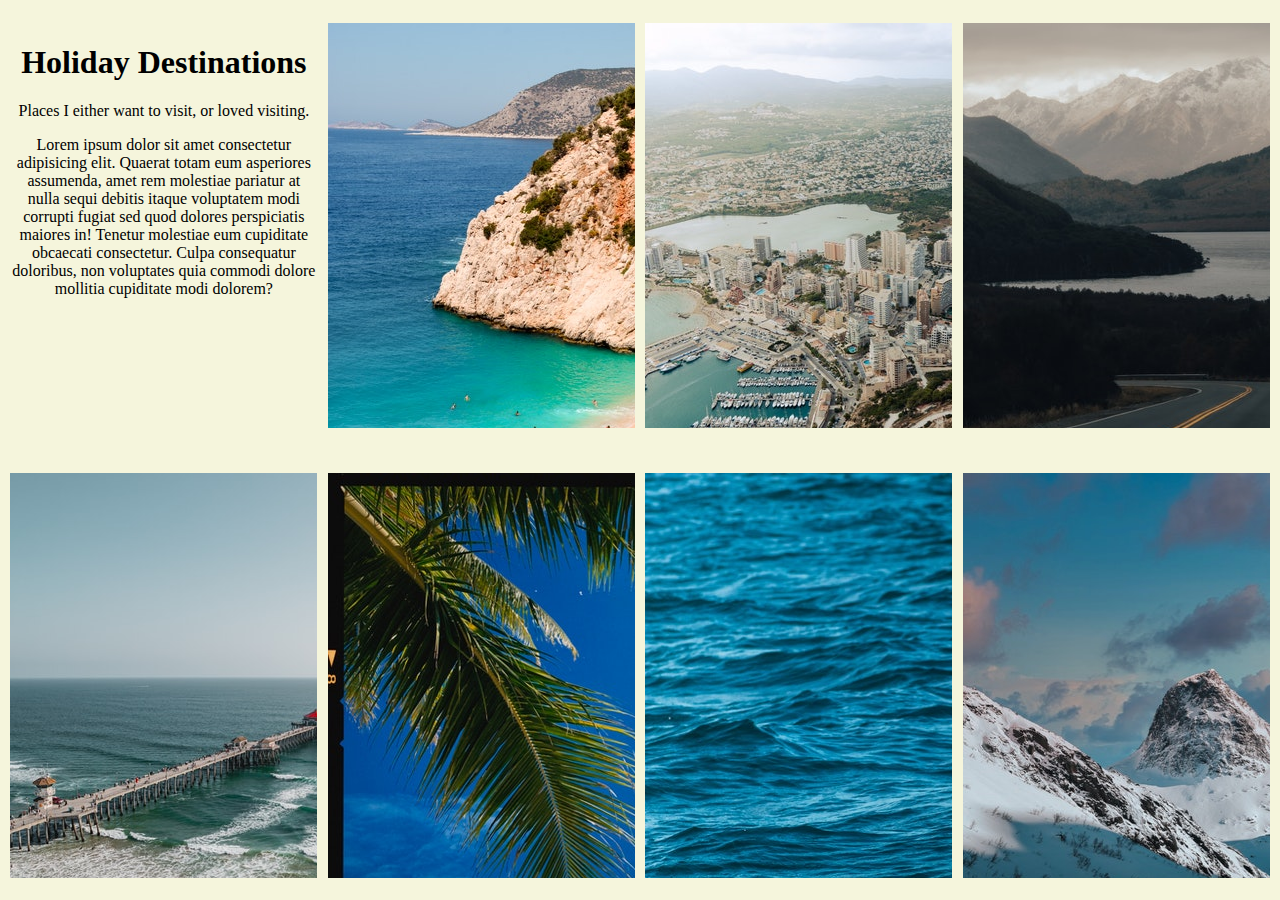
==== index.html @ b242e038 "Create first draft of flexbox clone" ====
<!DOCTYPE html>
<html lang="en">
  <head>
    <meta charset="utf-8" />
    <title>Flexbox Clone</title>
    <link rel="stylesheet" href="style.css" />
  </head>
  <body>
    <section class="flex-container">
      <article>
        <h1>Holiday Destinations</h1>
        <span>Places I either want to visit, or loved visiting.</span>
        <p>
          Lorem ipsum dolor sit amet consectetur adipisicing elit. Quaerat totam
          eum asperiores assumenda, amet rem molestiae pariatur at nulla sequi
          debitis itaque voluptatem modi corrupti fugiat sed quod dolores
          perspiciatis maiores in! Tenetur molestiae eum cupiditate obcaecati
          consectetur. Culpa consequatur doloribus, non voluptates quia commodi
          dolore mollitia cupiditate modi dolorem?
        </p>
    </article>
      <div>
        <h2 class="hidden-text">Heading</h2>
        <p class="hidden-text">Lorem ipsum dolor sit amet.</p>
      </div>
      <div></div>
      <div></div>
      <div></div>
      <div></div>
      <div></div>
      <div></div>
    </section>
  </body>
</html>
---- style.css ----
* {
    text-align: center;
}

body {
    margin: 0;
    background-color: beige;
}

.flex-container {
    display: flex;
    flex-direction: row;
    flex-wrap: wrap;
    justify-content: space-evenly;
    align-content: space-around;
    width: 100%;
    height: 100vh;
}

div, article {
    width: 24%;
    height: 45%;
    transition: 200ms;
}

div:nth-child(2) {
    background-image: url("imgs/1.jpg");
}

div:nth-child(3) {
    background-image: url("imgs/2.jpg");
}

div:nth-child(4) {
    background-image: url("imgs/3.jpg");
}

div:nth-child(5) {
    background-image: url("imgs/4.jpg");
}

div:nth-child(6) {
    background-image: url("imgs/5.jpg");
}

div:nth-child(7) {
    background-image: url("imgs/6.jpg");
}

div:nth-child(8) {
    background-image: url("imgs/7.jpg");
}

div:hover {
    transition: 200ms;
    filter: brightness(50%);
    outline: 1px white solid;
    outline-offset: -20px;
    border-radius: 5%;
}

div .hidden-text {
    color: white;
    opacity: 0;
}

div:hover .hidden-text {
    opacity: 1;
}
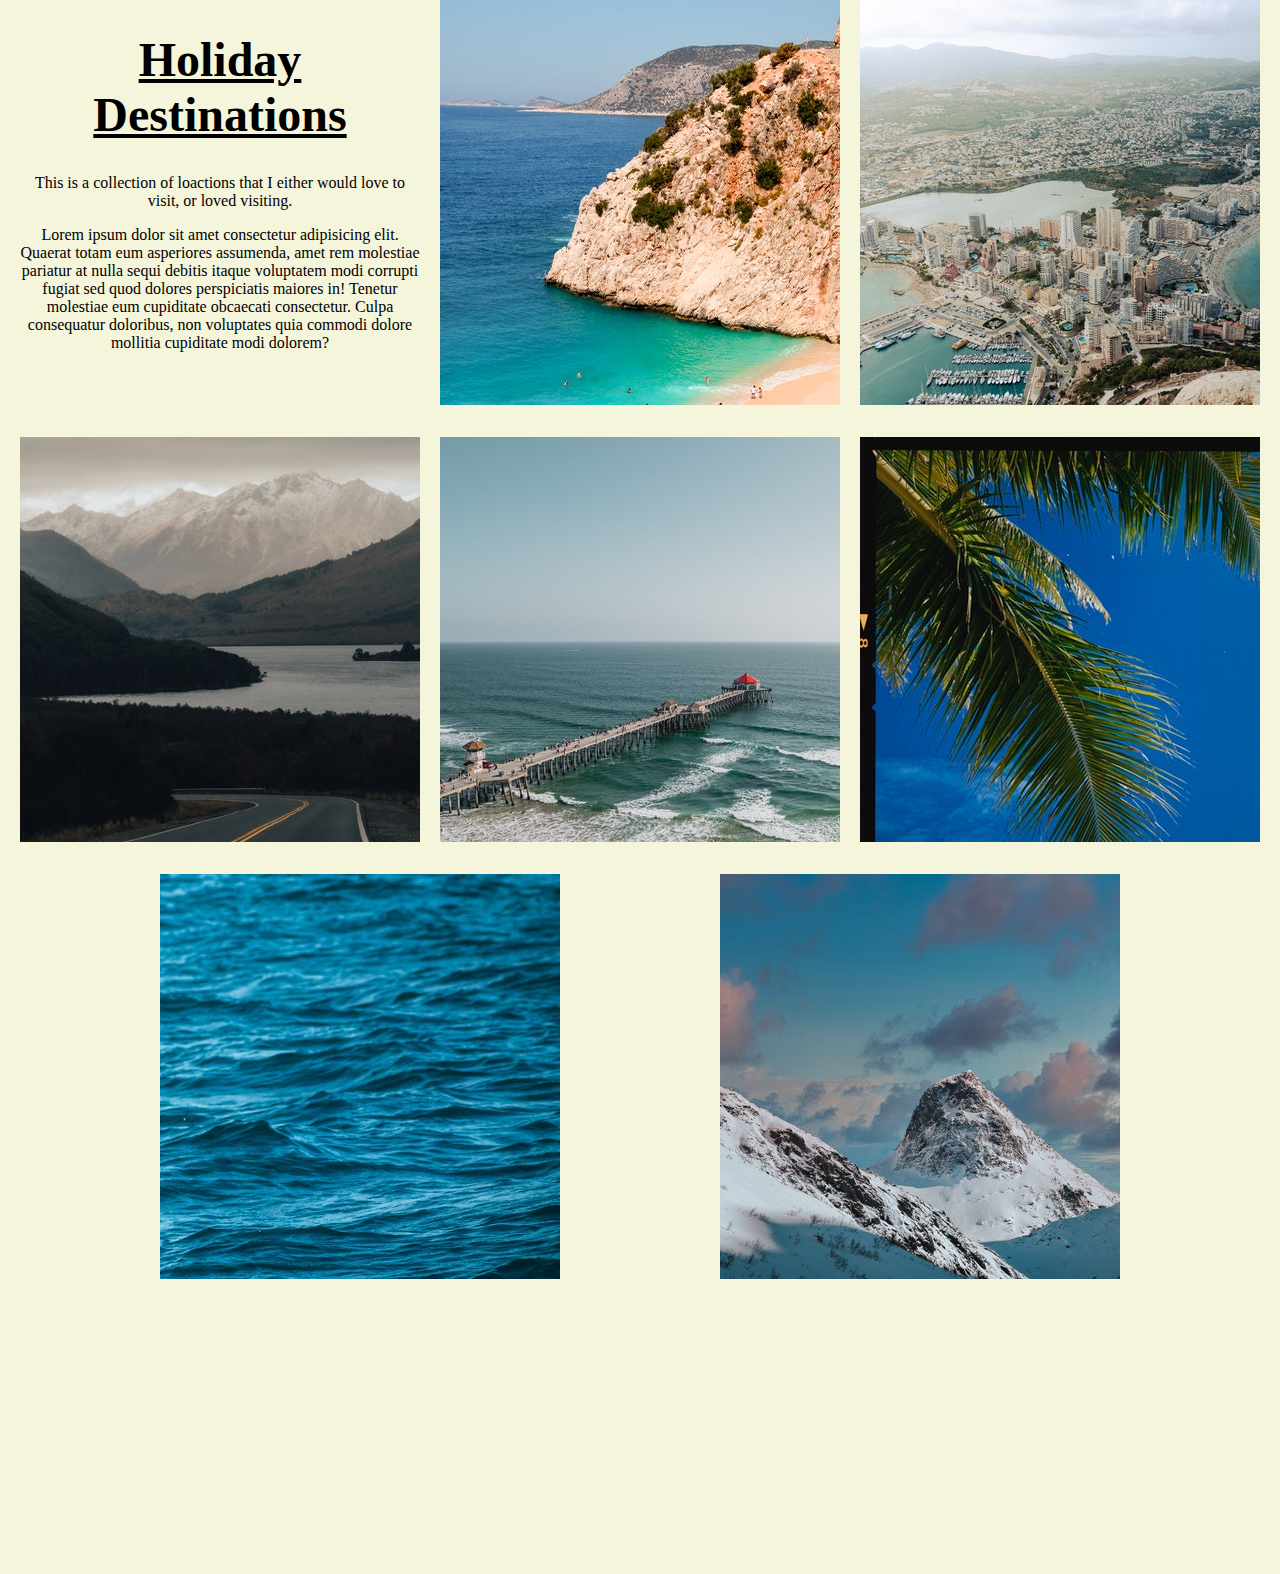
==== commit 458600c5: "fix text opacity issue, add new file structure" ====
--- a/index.html
+++ b/index.html
@@ -9,7 +9,7 @@
     <section class="flex-container">
       <article>
         <h1>Holiday Destinations</h1>
-        <span>Places I either want to visit, or loved visiting.</span>
+        <span>This is a collection of loactions that I either would love to visit, or loved visiting.</span>
         <p>
           Lorem ipsum dolor sit amet consectetur adipisicing elit. Quaerat totam
           eum asperiores assumenda, amet rem molestiae pariatur at nulla sequi
@@ -20,15 +20,40 @@
         </p>
     </article>
       <div>
+        <div class="background-img" id="img-1"></div>
         <h2 class="hidden-text">Heading</h2>
         <p class="hidden-text">Lorem ipsum dolor sit amet.</p>
       </div>
-      <div></div>
-      <div></div>
-      <div></div>
-      <div></div>
-      <div></div>
-      <div></div>
+      <div>
+        <div class="background-img" id="img-2"></div>
+        <h2 class="hidden-text">Heading</h2>
+        <p class="hidden-text">Lorem ipsum dolor sit amet.</p>
+      </div>
+      <div>
+        <div class="background-img" id="img-3"></div>
+        <h2 class="hidden-text">Heading</h2>
+        <p class="hidden-text">Lorem ipsum dolor sit amet.</p>
+      </div>
+      <div>
+        <div class="background-img" id="img-4"></div>
+        <h2 class="hidden-text">Heading</h2>
+        <p class="hidden-text">Lorem ipsum dolor sit amet.</p>
+      </div>
+      <div>
+        <div class="background-img" id="img-5"></div>
+        <h2 class="hidden-text">Heading</h2>
+        <p class="hidden-text">Lorem ipsum dolor sit amet.</p>
+      </div>
+      <div>
+        <div class="background-img" id="img-6"></div>
+        <h2 class="hidden-text">Heading</h2>
+        <p class="hidden-text">Lorem ipsum dolor sit amet.</p>
+      </div>
+      <div>
+        <div class="background-img" id="img-7"></div>
+        <h2 class="hidden-text">Heading</h2>
+        <p class="hidden-text">Lorem ipsum dolor sit amet.</p>
+      <div>
     </section>
   </body>
 </html>
--- a/style.css
+++ b/style.css
@@ -1,10 +1,19 @@
 * {
     text-align: center;
+}
+
+html {
+    font-family:Georgia, 'Times New Roman', Times, serif;
 }
 
 body {
     margin: 0;
     background-color: beige;
+}
+
+h1 {
+    font-size: 3rem;
+    text-decoration:underline;
 }
 
 .flex-container {
@@ -19,39 +28,46 @@
 
 div, article {
     width: 24%;
+    min-width: 400px;
     height: 45%;
     transition: 200ms;
+    margin-bottom: 2rem;
 }
 
-div:nth-child(2) {
+div.background-img {
+    width: 100%;
+    height: 100%;
+}
+
+#img-1 {
     background-image: url("imgs/1.jpg");
 }
 
-div:nth-child(3) {
+#img-2 {
     background-image: url("imgs/2.jpg");
 }
 
-div:nth-child(4) {
+#img-3 {
     background-image: url("imgs/3.jpg");
 }
 
-div:nth-child(5) {
+#img-4 {
     background-image: url("imgs/4.jpg");
 }
 
-div:nth-child(6) {
+#img-5 {
     background-image: url("imgs/5.jpg");
 }
 
-div:nth-child(7) {
+#img-6 {
     background-image: url("imgs/6.jpg");
 }
 
-div:nth-child(8) {
+#img-7 {
     background-image: url("imgs/7.jpg");
 }
 
-div:hover {
+.background-img:hover {
     transition: 200ms;
     filter: brightness(50%);
     outline: 1px white solid;
@@ -60,11 +76,17 @@
 }
 
 div .hidden-text {
+    transition: 200ms;
+    position: relative;
+    bottom: 100%;
     color: white;
     opacity: 0;
+    pointer-events: none;
 }
 
 div:hover .hidden-text {
+    transition: 200ms;
+    color: rgb(255, 255, 255, 1);
     opacity: 1;
 }
 
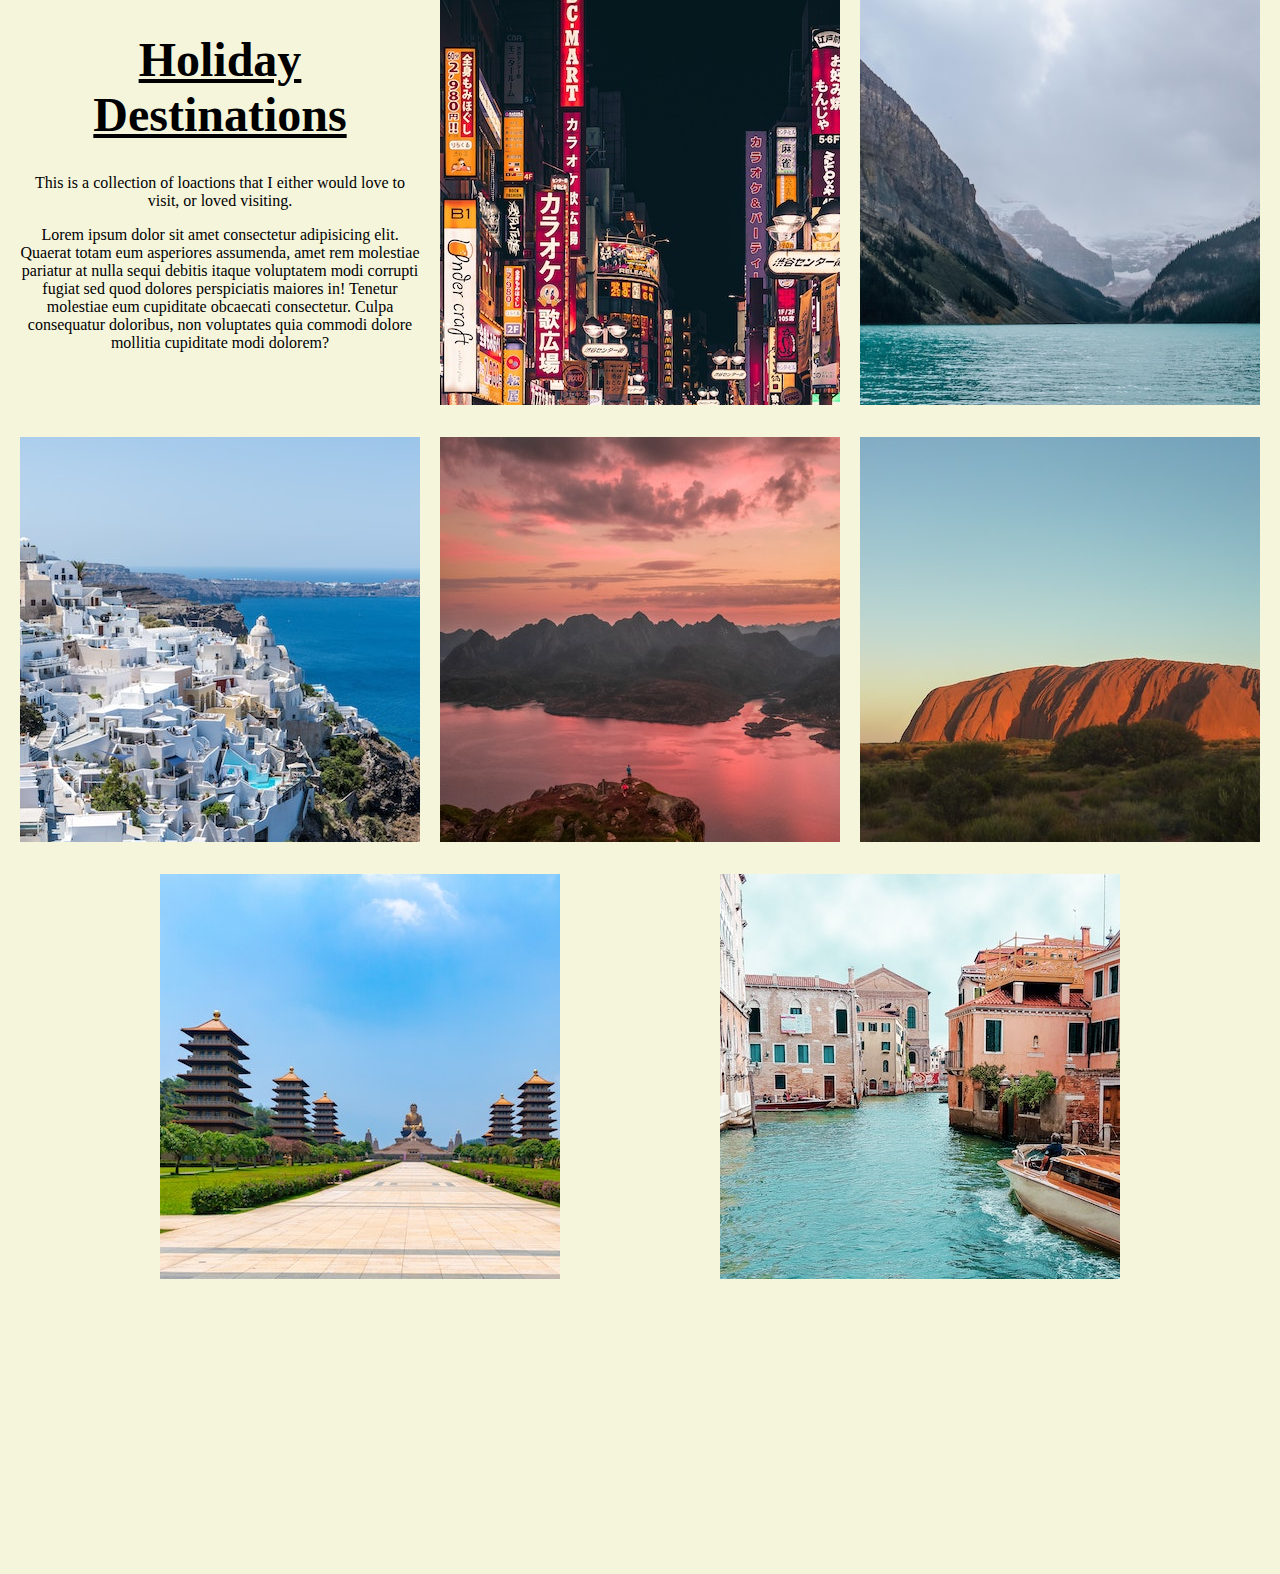
==== commit e7c6343e: "add real content" ====
--- a/index.html
+++ b/index.html
@@ -21,37 +21,37 @@
     </article>
       <div>
         <div class="background-img" id="img-1"></div>
-        <h2 class="hidden-text">Heading</h2>
+        <h2 class="hidden-text">Tokyo - Japan</h2>
         <p class="hidden-text">Lorem ipsum dolor sit amet.</p>
       </div>
       <div>
         <div class="background-img" id="img-2"></div>
-        <h2 class="hidden-text">Heading</h2>
+        <h2 class="hidden-text">Lake Louise - Canada</h2>
         <p class="hidden-text">Lorem ipsum dolor sit amet.</p>
       </div>
       <div>
         <div class="background-img" id="img-3"></div>
-        <h2 class="hidden-text">Heading</h2>
+        <h2 class="hidden-text">Santorini - Greece</h2>
         <p class="hidden-text">Lorem ipsum dolor sit amet.</p>
       </div>
       <div>
         <div class="background-img" id="img-4"></div>
-        <h2 class="hidden-text">Heading</h2>
+        <h2 class="hidden-text">The Fjords - Norway</h2>
         <p class="hidden-text">Lorem ipsum dolor sit amet.</p>
       </div>
       <div>
         <div class="background-img" id="img-5"></div>
-        <h2 class="hidden-text">Heading</h2>
+        <h2 class="hidden-text">Uluru - Australia</h2>
         <p class="hidden-text">Lorem ipsum dolor sit amet.</p>
       </div>
       <div>
         <div class="background-img" id="img-6"></div>
-        <h2 class="hidden-text">Heading</h2>
+        <h2 class="hidden-text">Kaohsiung - Taiwan</h2>
         <p class="hidden-text">Lorem ipsum dolor sit amet.</p>
       </div>
       <div>
         <div class="background-img" id="img-7"></div>
-        <h2 class="hidden-text">Heading</h2>
+        <h2 class="hidden-text">Venice - Italy</h2>
         <p class="hidden-text">Lorem ipsum dolor sit amet.</p>
       <div>
     </section>
--- a/style.css
+++ b/style.css
@@ -40,31 +40,31 @@
 }
 
 #img-1 {
-    background-image: url("imgs/1.jpg");
+    background-image: url("imgs/tokyo.jpg");
 }
 
 #img-2 {
-    background-image: url("imgs/2.jpg");
+    background-image: url("imgs/lake-louise.jpg");
 }
 
 #img-3 {
-    background-image: url("imgs/3.jpg");
+    background-image: url("imgs/santorini.jpg");
 }
 
 #img-4 {
-    background-image: url("imgs/4.jpg");
+    background-image: url("imgs/fjords.jpg");
 }
 
 #img-5 {
-    background-image: url("imgs/5.jpg");
+    background-image: url("imgs/uluru.jpg");
 }
 
 #img-6 {
-    background-image: url("imgs/6.jpg");
+    background-image: url("imgs/kaohsiung.jpg");
 }
 
 #img-7 {
-    background-image: url("imgs/7.jpg");
+    background-image: url("imgs/venice.jpg");
 }
 
 .background-img:hover {
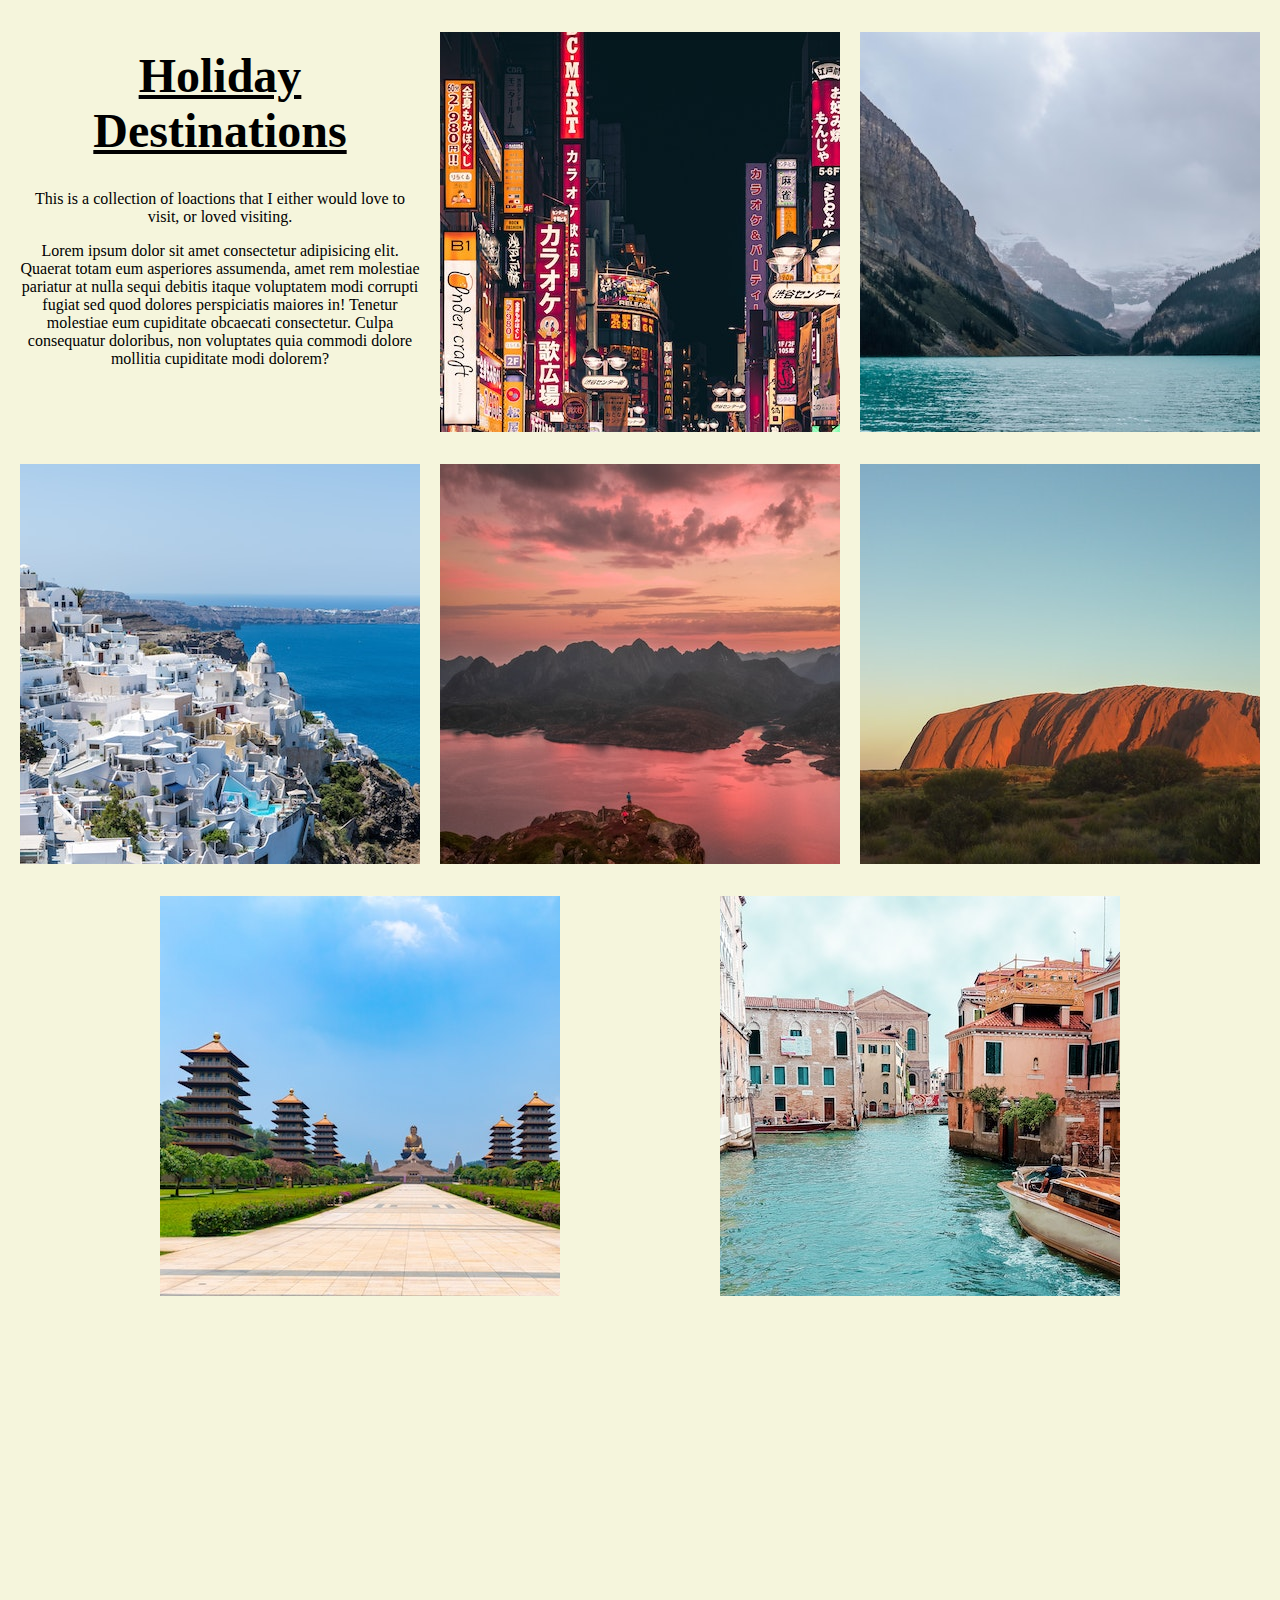
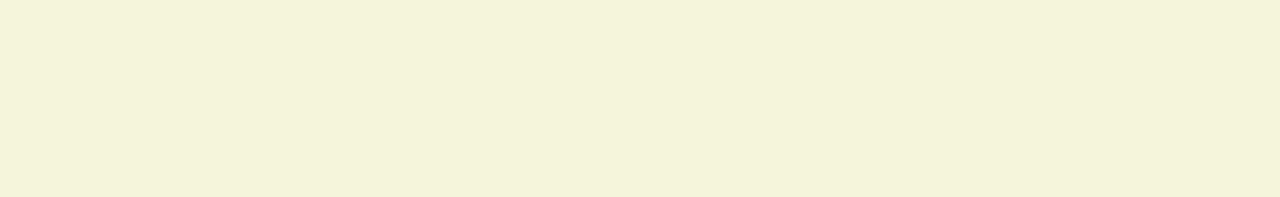
==== commit bab339dd: "fix wrap issue" ====
--- a/index.html
+++ b/index.html
@@ -7,7 +7,7 @@
   </head>
   <body>
     <section class="flex-container">
-      <article>
+      <div>
         <h1>Holiday Destinations</h1>
         <span>This is a collection of loactions that I either would love to visit, or loved visiting.</span>
         <p>
@@ -18,7 +18,7 @@
           consectetur. Culpa consequatur doloribus, non voluptates quia commodi
           dolore mollitia cupiditate modi dolorem?
         </p>
-    </article>
+      </div>
       <div>
         <div class="background-img" id="img-1"></div>
         <h2 class="hidden-text">Tokyo - Japan</h2>
--- a/style.css
+++ b/style.css
@@ -21,17 +21,15 @@
     flex-direction: row;
     flex-wrap: wrap;
     justify-content: space-evenly;
-    align-content: space-around;
     width: 100%;
-    height: 100vh;
 }
 
-div, article {
+div {
     width: 24%;
     min-width: 400px;
-    height: 45%;
+    height: 25em;
     transition: 200ms;
-    margin-bottom: 2rem;
+    margin: 1rem 0;
 }
 
 div.background-img {
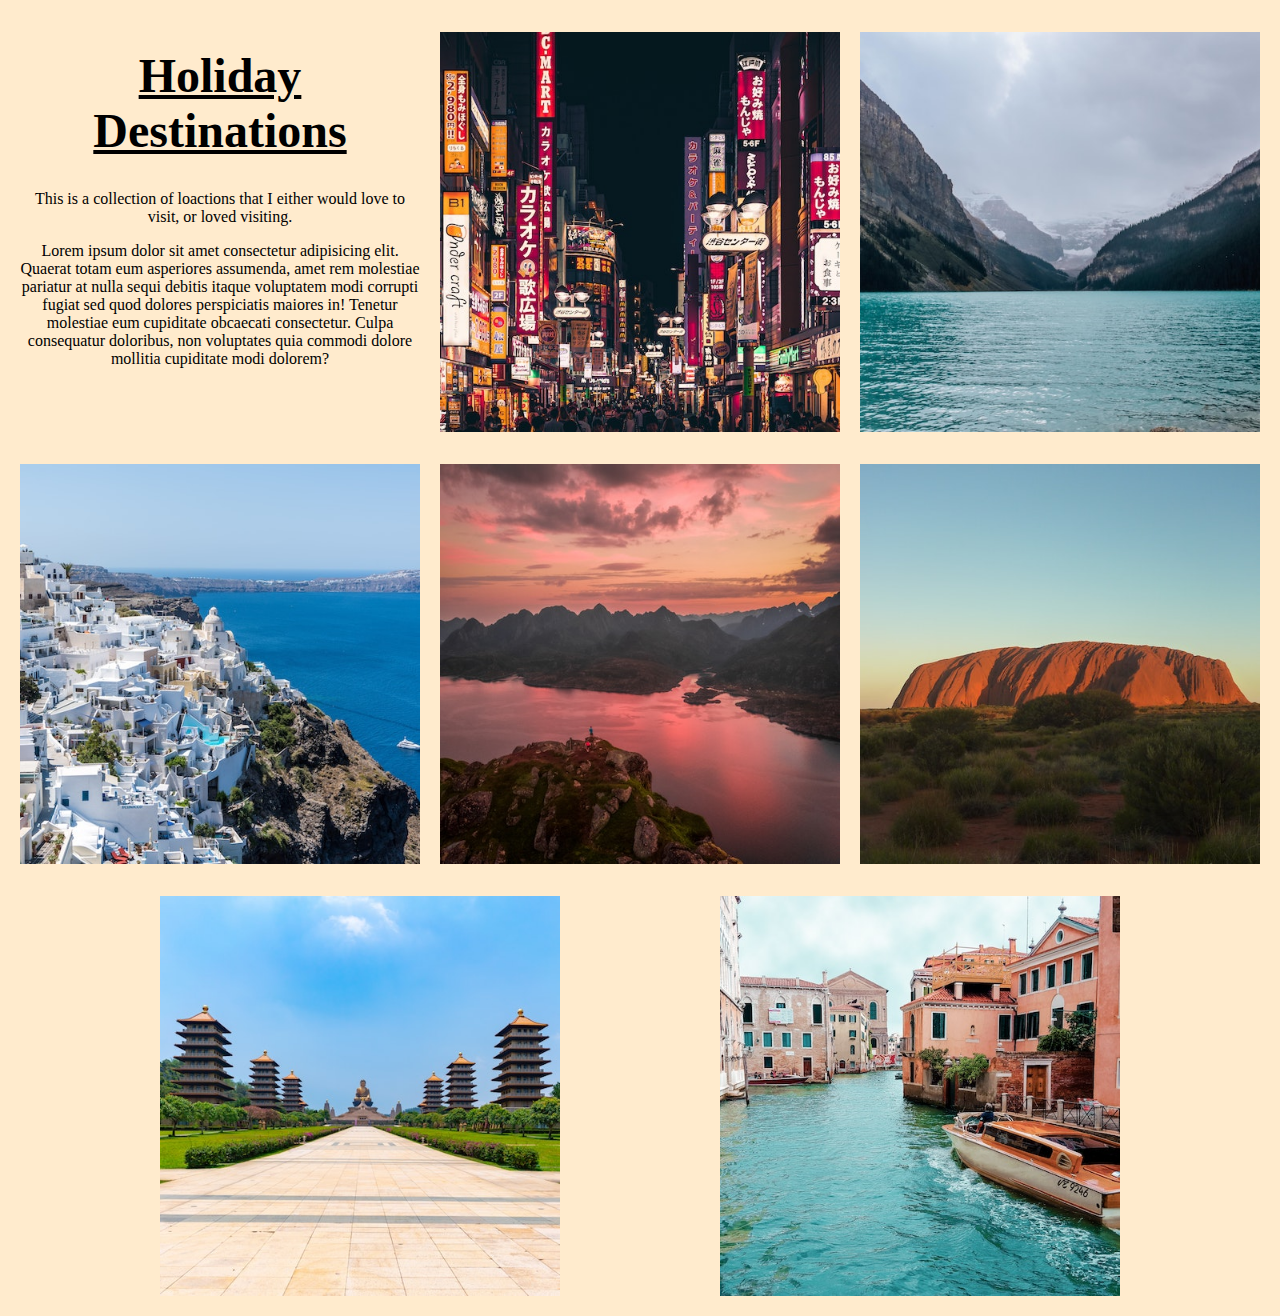
==== commit 0b674072: "fix extra space at bottom, delete extra html files and imgs" ====
--- a/index.html
+++ b/index.html
@@ -20,40 +20,40 @@
         </p>
       </div>
       <div>
-        <div class="background-img" id="img-1"></div>
+        <img class="background-img" src="imgs/tokyo.jpg">
         <h2 class="hidden-text">Tokyo - Japan</h2>
         <p class="hidden-text">Lorem ipsum dolor sit amet.</p>
       </div>
       <div>
-        <div class="background-img" id="img-2"></div>
+        <img class="background-img" src="imgs/lake-louise.jpg">
         <h2 class="hidden-text">Lake Louise - Canada</h2>
         <p class="hidden-text">Lorem ipsum dolor sit amet.</p>
       </div>
       <div>
-        <div class="background-img" id="img-3"></div>
+        <img class="background-img" src="imgs/santorini.jpg">
         <h2 class="hidden-text">Santorini - Greece</h2>
         <p class="hidden-text">Lorem ipsum dolor sit amet.</p>
       </div>
       <div>
-        <div class="background-img" id="img-4"></div>
+        <img class="background-img" src="imgs/fjords.jpg">
         <h2 class="hidden-text">The Fjords - Norway</h2>
         <p class="hidden-text">Lorem ipsum dolor sit amet.</p>
       </div>
       <div>
-        <div class="background-img" id="img-5"></div>
+        <img class="background-img" src="imgs/uluru.jpg">
         <h2 class="hidden-text">Uluru - Australia</h2>
         <p class="hidden-text">Lorem ipsum dolor sit amet.</p>
       </div>
       <div>
-        <div class="background-img" id="img-6"></div>
+        <img class="background-img" src="imgs/kaohsiung.jpg">
         <h2 class="hidden-text">Kaohsiung - Taiwan</h2>
         <p class="hidden-text">Lorem ipsum dolor sit amet.</p>
       </div>
       <div>
-        <div class="background-img" id="img-7"></div>
+        <img class="background-img" src="imgs/venice.jpg">
         <h2 class="hidden-text">Venice - Italy</h2>
         <p class="hidden-text">Lorem ipsum dolor sit amet.</p>
-      <div>
+      </div>
     </section>
   </body>
-</html>
+</html> 
--- a/style.css
+++ b/style.css
@@ -4,11 +4,12 @@
 
 html {
     font-family:Georgia, 'Times New Roman', Times, serif;
+    box-sizing: border-box;
 }
 
 body {
     margin: 0;
-    background-color: beige;
+    background-color:blanchedalmond;
 }
 
 h1 {
@@ -24,7 +25,7 @@
     width: 100%;
 }
 
-div {
+div, img{
     width: 24%;
     min-width: 400px;
     height: 25em;
@@ -35,34 +36,6 @@
 div.background-img {
     width: 100%;
     height: 100%;
-}
-
-#img-1 {
-    background-image: url("imgs/tokyo.jpg");
-}
-
-#img-2 {
-    background-image: url("imgs/lake-louise.jpg");
-}
-
-#img-3 {
-    background-image: url("imgs/santorini.jpg");
-}
-
-#img-4 {
-    background-image: url("imgs/fjords.jpg");
-}
-
-#img-5 {
-    background-image: url("imgs/uluru.jpg");
-}
-
-#img-6 {
-    background-image: url("imgs/kaohsiung.jpg");
-}
-
-#img-7 {
-    background-image: url("imgs/venice.jpg");
 }
 
 .background-img:hover {
